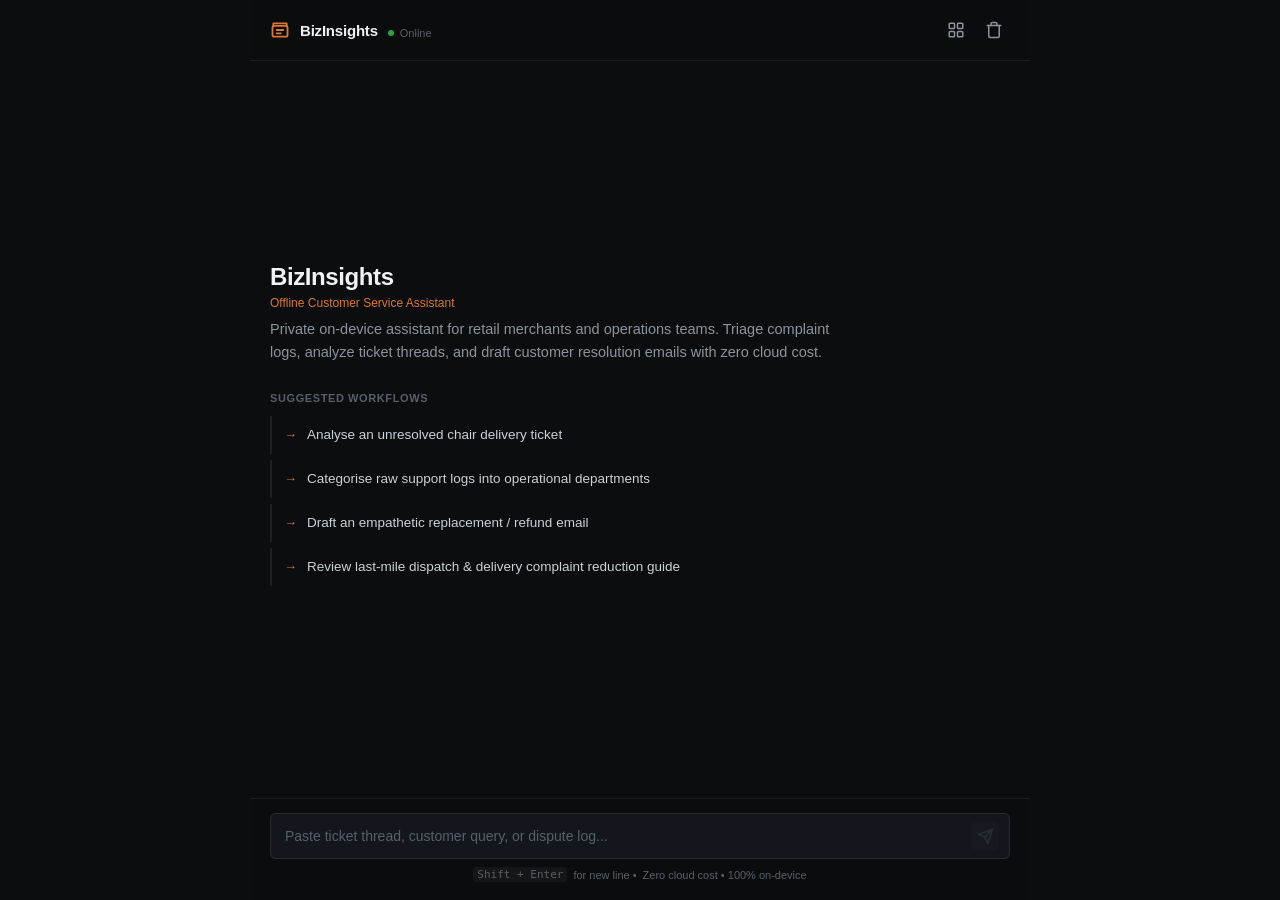
==== static/index.html @ 5c623ac9 "version 2 site ui" ====
<!DOCTYPE html>
<html lang="en">
<head>
  <meta charset="UTF-8">
  <meta name="viewport" content="width=device-width, initial-scale=1.0, maximum-scale=1.0, user-scalable=no, viewport-fit=cover">
  <meta name="apple-mobile-web-app-capable" content="yes">
  <meta name="apple-mobile-web-app-status-bar-style" content="black-translucent">
  <meta name="theme-color" content="#0d1117">
  <title>BizInsights Offline Customer Support & Complaint Assistant</title>
  <link rel="stylesheet" href="/static/style.css">
</head>
<body>
  <div class="app-container">
    <!-- Header Navigation -->
    <header class="app-header">
      <div class="header-brand">
        <div class="brand-logo" aria-hidden="true">
          <svg width="20" height="20" viewBox="0 0 24 24" fill="none" stroke="currentColor" stroke-width="2.2" stroke-linecap="round" stroke-linejoin="round">
            <path d="M4 7V4h16v3"></path>
            <rect x="3" y="7" width="18" height="13" rx="2"></rect>
            <path d="M8 12h8"></path>
            <path d="M8 16h5"></path>
          </svg>
        </div>
        <div class="brand-text">
          <div class="brand-title">BizInsights</div>
          <div class="status-indicator">
            <span class="status-dot"></span>
            <span class="status-label" id="status-text">Online</span>
          </div>
        </div>
      </div>
      <div class="header-actions">
        <button class="icon-btn" id="btn-qr" title="Share with phone" aria-label="Share connection with phone">
          <svg width="18" height="18" viewBox="0 0 24 24" fill="none" stroke="currentColor" stroke-width="2" stroke-linecap="round" stroke-linejoin="round">
            <rect x="3" y="3" width="7" height="7" rx="1"></rect>
            <rect x="14" y="3" width="7" height="7" rx="1"></rect>
            <rect x="14" y="14" width="7" height="7" rx="1"></rect>
            <rect x="3" y="14" width="7" height="7" rx="1"></rect>
          </svg>
        </button>
        <button class="icon-btn" id="btn-clear" title="Clear conversation" aria-label="Clear conversation">
          <svg width="18" height="18" viewBox="0 0 24 24" fill="none" stroke="currentColor" stroke-width="2" stroke-linecap="round" stroke-linejoin="round">
            <polyline points="3 6 5 6 21 6"></polyline>
            <path d="M19 6v14a2 2 0 0 1-2 2H7a2 2 0 0 1-2-2V6m3 0V4a2 2 0 0 1 2-2h4a2 2 0 0 1 2 2v2"></path>
          </svg>
        </button>
      </div>
    </header>

    <!-- Main Chat Desk Area -->
    <main class="chat-container" id="chat-container">
      <!-- Minimalist Welcome & Prompt Triggers (Visible on empty chat) -->
      <div class="welcome-card" id="welcome-card">
        <div class="hero-brand">
          <div class="hero-title">BizInsights</div>
          <div class="hero-tag">Offline Customer Service Assistant</div>
        </div>
        <p class="hero-sub">
          Private on-device assistant for retail merchants and operations teams. Triage complaint logs, analyze ticket threads, and draft customer resolution emails with zero cloud cost.
        </p>

        <div class="prompt-suggestions">
          <div class="suggestions-caption">Suggested workflows</div>
          <div class="suggestions-list">
            <button class="preset-card suggestion-item" data-prompt="Analyse the following unresolved ticket thread. Provide: Executive Summary (under 50 words), root cause & sentiment (Positive / Neutral / Negative / Escalation Risk) and draft resolution email (polite, concise, offering refund/replacement options)

[TICKET THREAD]
Customer: Hi, our order #88419 for 20 custom office chairs arrived 4 days late, and 3 bases are cracked. We have an office launch this Friday and cannot use these.
Support: Checking on the shipment details now.
Customer: Any update? It's been 24 hours. We need replacements or an immediate refund so we can source locally.
[/TICKET THREAD]">
              <span class="suggestion-arrow">&rarr;</span>
              <span class="suggestion-text">Analyse an unresolved chair delivery ticket</span>
            </button>

            <button class="preset-card suggestion-item" data-prompt="Categorise the following 5 customer support logs into Logistics, Product Defect, Billing, or UX, and identify the top recurring issue for customers:

[LOGS]
1. Invoice didn't show VAT breakdown required for HMRC filing.
2. Tracking link sent via SMS was broken; carrier said package delayed.
3. Need VAT receipt for expense claims on order #4491.
4. Where do I add company tax ID during checkout?
5. Delivery driver left pallets in the rain; packaging damaged.
[/LOGS]">
              <span class="suggestion-arrow">&rarr;</span>
              <span class="suggestion-text">Categorise raw support logs into operational departments</span>
            </button>

            <button class="preset-card suggestion-item" data-prompt="Draft a polite, professional, and empathetic email to a retail SME customer whose order was delivered damaged. Apologize sincerely and offer them the choice between an expedited free replacement or a full refund.">
              <span class="suggestion-arrow">&rarr;</span>
              <span class="suggestion-text">Draft an empathetic replacement / refund email</span>
            </button>

            <button class="preset-card suggestion-item" data-prompt="What are five effective ways an African retail SME can reduce customer delivery complaints when working with third-party dispatch riders?">
              <span class="suggestion-arrow">&rarr;</span>
              <span class="suggestion-text">Review last-mile dispatch & delivery complaint reduction guide</span>
            </button>
          </div>
        </div>
      </div>

      <!-- Messages Stream -->
      <div class="messages-list" id="messages-list"></div>
    </main>

    <!-- Bottom Input Dock -->
    <footer class="app-footer">
      <form class="input-form" id="chat-form">
        <textarea
          id="prompt-input"
          placeholder="Paste ticket thread, customer query, or dispute log..."
          rows="1"
          autocomplete="off"
          autocorrect="off"
          autocapitalize="sentences"
        ></textarea>
        <button type="submit" id="send-btn" class="send-btn" disabled aria-label="Send prompt">
          <svg width="17" height="17" viewBox="0 0 24 24" fill="none" stroke="currentColor" stroke-width="2.4" stroke-linecap="round" stroke-linejoin="round">
            <line x1="22" y1="2" x2="11" y2="13"></line>
            <polygon points="22 2 15 22 11 13 2 9 22 2"></polygon>
          </svg>
        </button>
      </form>
      <div class="footer-hint">
        <span class="hint-key">Shift + Enter</span> for new line &bull; <span class="hint-state">Zero cloud cost &bull; 100% on-device</span>
      </div>
    </footer>

    <!-- QR Share Modal -->
    <div class="modal-backdrop" id="qr-modal" role="dialog" aria-modal="true" aria-labelledby="modal-title">
      <div class="modal-card">
        <button class="modal-close" id="modal-close" aria-label="Close dialog">&times;</button>
        <div class="modal-badge">Cloudflare Secure Gateway</div>
        <h3 class="modal-title" id="modal-title">Connect Counter Phone</h3>
        <p class="modal-subtitle">Scan below to access BizInsights Assistant on your phone or mobile device:</p>
        <div class="qr-container">
          <img src="/api/qr.png" alt="QR Code to connect phone to server" class="qr-image" id="qr-img">
        </div>
        <div class="network-url-box">
          <span id="network-url-text">https://bizinsight.oselumeseagbonrofo.dev/</span>
          <button class="btn-copy-url" id="btn-copy-url">Copy URL</button>
        </div>
        <p class="modal-footnote">Zero cloud cost &bull; 100% on-device inference runs directly on host machine.</p>
      </div>
    </div>
  </div>

  <script src="/static/app.js"></script>
</body>
</html>
---- static/style.css ----
:root {
  /* Surface & Background Hierarchy - Pure, seamless dark workspace */
  --bg-main: #0c0d0e;
  --bg-card: #14171d;
  --bg-card-hover: #1a1e26;
  --bg-input: #13161c;
  --border-color: rgba(255, 255, 255, 0.07);
  --border-active: #d97736;
  --border-focus: rgba(217, 119, 54, 0.5);

  /* Typography & Text */
  --text-primary: #f0f2f5;
  --text-secondary: #8b949e;
  --text-muted: #57606a;

  /* Restrained Copper Tone */
  --accent-primary: #d97736;
  --accent-hover: #c46424;
  --accent-gradient: linear-gradient(135deg, #d97736 0%, #b85d20 100%);
  --accent-subtle: rgba(217, 119, 54, 0.08);

  /* Messages */
  --user-bubble: #171b22;
  --user-border: rgba(255, 255, 255, 0.08);

  /* Operational Signals */
  --success: #2ea043;
  --success-glow: rgba(46, 160, 67, 0.2);

  /* Radii */
  --radius-lg: 10px;
  --radius-md: 6px;
  --radius-sm: 4px;

  /* Typography Stacks */
  --font-sans: -apple-system, BlinkMacSystemFont, "Segoe UI", Roboto, "Inter", Helvetica, Arial, sans-serif;
  --font-mono: ui-monospace, "SF Mono", "Cascadia Code", Menlo, monospace;
}

* {
  box-sizing: border-box;
  margin: 0;
  padding: 0;
  -webkit-tap-highlight-color: transparent;
}

html, body {
  height: 100%;
  width: 100%;
  background-color: var(--bg-main);
  color: var(--text-primary);
  font-family: var(--font-sans);
  text-rendering: optimizeLegibility;
  -webkit-font-smoothing: antialiased;
  overflow: hidden;
}

.app-container {
  display: flex;
  flex-direction: column;
  height: 100%;
  max-width: 780px;
  margin: 0 auto;
  position: relative;
  background-color: var(--bg-main);
}

/* ==========================================================================
   Header Navigation - Light, Clean, No Box Frame
   ========================================================================== */
.app-header {
  display: flex;
  align-items: center;
  justify-content: space-between;
  padding: 14px 20px;
  background: rgba(12, 13, 14, 0.85);
  backdrop-filter: blur(12px);
  -webkit-backdrop-filter: blur(12px);
  border-bottom: 1px solid var(--border-color);
  z-index: 20;
}

.header-brand {
  display: flex;
  align-items: center;
  gap: 10px;
}

.brand-logo {
  display: flex;
  align-items: center;
  justify-content: center;
  color: var(--accent-primary);
}

.brand-text {
  display: flex;
  align-items: baseline;
  gap: 10px;
}

.brand-title {
  font-size: 15px;
  font-weight: 600;
  letter-spacing: -0.2px;
  color: var(--text-primary);
}

.status-indicator {
  display: flex;
  align-items: center;
  gap: 6px;
  font-size: 11px;
  color: var(--text-muted);
}

.status-dot {
  width: 6px;
  height: 6px;
  border-radius: 50%;
  background-color: var(--success);
  box-shadow: 0 0 6px var(--success-glow);
}

.header-actions {
  display: flex;
  align-items: center;
  gap: 6px;
}

.icon-btn {
  width: 32px;
  height: 32px;
  border-radius: var(--radius-md);
  background: transparent;
  border: 1px solid transparent;
  color: var(--text-secondary);
  display: flex;
  align-items: center;
  justify-content: center;
  cursor: pointer;
  transition: all 0.15s ease;
}

.icon-btn:hover {
  background: rgba(255, 255, 255, 0.05);
  color: var(--text-primary);
  border-color: var(--border-color);
}

.icon-btn:active {
  transform: scale(0.96);
}

/* ==========================================================================
   Chat Canvas
   ========================================================================== */
.chat-container {
  flex: 1;
  overflow-y: auto;
  overflow-x: hidden;
  padding: 32px 20px;
  display: flex;
  flex-direction: column;
  scroll-behavior: smooth;
}

/* ==========================================================================
   Minimal Welcome State (Zero Chunky Cards)
   ========================================================================== */
.welcome-card {
  margin: auto 0;
  padding: 10px 0 20px 0;
}

.hero-brand {
  margin-bottom: 8px;
}

.hero-title {
  font-size: 24px;
  font-weight: 650;
  letter-spacing: -0.4px;
  color: var(--text-primary);
  line-height: 1.2;
}

.hero-tag {
  font-size: 12px;
  color: var(--accent-primary);
  font-weight: 500;
  margin-top: 4px;
}

.hero-sub {
  font-size: 14.5px;
  line-height: 1.6;
  color: var(--text-secondary);
  max-width: 580px;
  margin-bottom: 28px;
}

.prompt-suggestions {
  margin-top: 20px;
}

.suggestions-caption {
  font-size: 11px;
  font-weight: 600;
  text-transform: uppercase;
  letter-spacing: 0.6px;
  color: var(--text-muted);
  margin-bottom: 12px;
}

.suggestions-list {
  display: flex;
  flex-direction: column;
  gap: 6px;
}

/* Sleek inline suggestion row (no box frame) */
.suggestion-item {
  display: flex;
  align-items: baseline;
  gap: 10px;
  padding: 9px 12px;
  background: transparent;
  border: none;
  border-left: 2px solid rgba(255, 255, 255, 0.08);
  border-radius: 0;
  text-align: left;
  cursor: pointer;
  color: #c9d1d9;
  font-size: 13.5px;
  line-height: 1.45;
  transition: all 0.15s ease;
  width: 100%;
}

.suggestion-item:hover {
  background: rgba(255, 255, 255, 0.025);
  border-left-color: var(--accent-primary);
  color: #ffffff;
  transform: translateX(3px);
}

.suggestion-arrow {
  color: var(--accent-primary);
  font-size: 13px;
  flex-shrink: 0;
}

.suggestion-text {
  flex: 1;
}

/* ==========================================================================
   Messages Stream (Seamless Document Canvas)
   ========================================================================== */
.messages-list {
  display: flex;
  flex-direction: column;
  gap: 28px;
  width: 100%;
}

.message-item {
  display: flex;
  flex-direction: column;
  animation: fadeIn 0.2s ease forwards;
}

@keyframes fadeIn {
  from { opacity: 0; transform: translateY(4px); }
  to { opacity: 1; transform: translateY(0); }
}

/* User Message: Clean pill on the right */
.message-item.user {
  align-self: flex-end;
  max-width: 82%;
}

.message-item.user .bubble {
  background: var(--user-bubble);
  border: 1px solid var(--user-border);
  color: var(--text-primary);
  padding: 10px 16px;
  border-radius: 12px;
  font-size: 14px;
  line-height: 1.55;
  white-space: pre-wrap;
  word-wrap: break-word;
}

/* Assistant Message: Borderless seamless canvas document */
.message-item.assistant {
  align-self: flex-start;
  max-width: 100%;
  width: 100%;
}

.message-item.assistant .bubble {
  background: transparent;
  border: none;
  box-shadow: none;
  padding: 0;
  color: var(--text-primary);
  font-size: 14.5px;
  line-height: 1.65;
  white-space: pre-wrap;
  word-wrap: break-word;
}

.bubble p {
  margin-bottom: 12px;
}

.bubble p:last-child {
  margin-bottom: 0;
}

.bubble strong {
  font-weight: 650;
  color: #ffffff;
}

.bubble ul, .bubble ol {
  margin-left: 20px;
  margin-bottom: 12px;
}

.bubble li {
  margin-bottom: 4px;
}

/* Authentic correspondence quote (for email drafts) */
.bubble blockquote {
  border-left: 2px solid var(--accent-primary);
  padding-left: 14px;
  margin: 14px 0;
  color: #cbd5e1;
  font-style: normal;
}

.bubble code {
  background: rgba(255, 255, 255, 0.07);
  padding: 2px 5px;
  border-radius: 4px;
  font-family: var(--font-mono);
  font-size: 12.5px;
  color: #f0f2f5;
}

.bubble pre {
  background: #111317;
  border: 1px solid var(--border-color);
  padding: 12px 14px;
  border-radius: 6px;
  overflow-x: auto;
  margin: 12px 0;
}

.bubble pre code {
  background: transparent;
  padding: 0;
}

/* Minimal Thought Box */
.thought-box {
  border-left: 2px solid rgba(255, 255, 255, 0.12);
  padding-left: 10px;
  margin-bottom: 14px;
  font-size: 12.5px;
  color: var(--text-secondary);
}

.thought-box summary {
  cursor: pointer;
  font-size: 11px;
  letter-spacing: 0.3px;
  color: var(--text-muted);
  user-select: none;
  outline: none;
  display: inline-flex;
  align-items: center;
  gap: 5px;
  transition: color 0.15s ease;
}

.thought-box summary:hover {
  color: var(--text-secondary);
}

.thought-content {
  margin-top: 8px;
  font-size: 12.5px;
  line-height: 1.5;
  color: var(--text-muted);
}

.streaming-cursor::after {
  content: "▋";
  display: inline-block;
  vertical-align: baseline;
  animation: cursorBlink 0.8s infinite;
  color: var(--accent-primary);
  margin-left: 2px;
}

@keyframes cursorBlink {
  0%, 100% { opacity: 1; }
  50% { opacity: 0; }
}

.message-meta {
  display: flex;
  align-items: center;
  justify-content: flex-start;
  gap: 8px;
  margin-top: 10px;
}

.copy-btn {
  background: transparent;
  border: none;
  color: var(--text-muted);
  cursor: pointer;
  font-size: 11.5px;
  display: inline-flex;
  align-items: center;
  gap: 4px;
  padding: 2px 0;
  transition: color 0.15s ease;
  font-family: var(--font-sans);
}

.copy-btn:hover {
  color: var(--accent-primary);
}

/* ==========================================================================
   Bottom Input Dock - Integrated & Clean
   ========================================================================== */
.app-footer {
  padding: 14px 20px 18px 20px;
  padding-bottom: calc(18px + env(safe-area-inset-bottom, 0px));
  background: rgba(12, 13, 14, 0.94);
  backdrop-filter: blur(12px);
  -webkit-backdrop-filter: blur(12px);
  border-top: 1px solid var(--border-color);
  z-index: 20;
}

.input-form {
  display: flex;
  align-items: flex-end;
  gap: 10px;
  background: var(--bg-input);
  border: 1px solid rgba(255, 255, 255, 0.09);
  border-radius: var(--radius-md);
  padding: 8px 10px 8px 14px;
  transition: border-color 0.15s ease;
}

.input-form:focus-within {
  border-color: var(--border-focus);
}

#prompt-input {
  flex: 1;
  background: transparent;
  border: none;
  outline: none;
  color: var(--text-primary);
  font-size: 14px;
  line-height: 1.45;
  resize: none;
  max-height: 120px;
  padding: 4px 0;
  font-family: var(--font-sans);
}

#prompt-input::placeholder {
  color: var(--text-muted);
}

.send-btn {
  width: 28px;
  height: 28px;
  border-radius: var(--radius-sm);
  background: var(--accent-primary);
  border: none;
  color: #ffffff;
  display: flex;
  align-items: center;
  justify-content: center;
  cursor: pointer;
  flex-shrink: 0;
  transition: all 0.15s ease;
}

.send-btn:disabled {
  background: rgba(255, 255, 255, 0.05);
  color: var(--text-muted);
  cursor: not-allowed;
  opacity: 0.3;
}

.send-btn:not(:disabled):hover {
  background: var(--accent-hover);
}

.footer-hint {
  display: flex;
  align-items: center;
  justify-content: center;
  gap: 6px;
  margin-top: 8px;
  font-size: 11px;
  color: var(--text-muted);
}

.hint-key {
  font-family: var(--font-mono);
  background: rgba(255, 255, 255, 0.04);
  padding: 1px 4px;
  border-radius: 3px;
}

/* ==========================================================================
   QR Phone Gateway Modal
   ========================================================================== */
.modal-backdrop {
  position: fixed;
  top: 0;
  left: 0;
  width: 100%;
  height: 100%;
  background: rgba(0, 0, 0, 0.75);
  backdrop-filter: blur(8px);
  display: none;
  align-items: center;
  justify-content: center;
  padding: 20px;
  z-index: 100;
  animation: modalFadeIn 0.15s ease;
}

@keyframes modalFadeIn {
  from { opacity: 0; }
  to { opacity: 1; }
}

.modal-backdrop.active {
  display: flex;
}

.modal-card {
  background: #13161c;
  border: 1px solid rgba(255, 255, 255, 0.1);
  border-radius: var(--radius-lg);
  padding: 26px 22px;
  max-width: 380px;
  width: 100%;
  text-align: center;
  position: relative;
  box-shadow: 0 20px 48px rgba(0, 0, 0, 0.7);
}

.modal-close {
  position: absolute;
  top: 12px;
  right: 12px;
  background: transparent;
  border: none;
  color: var(--text-muted);
  font-size: 20px;
  cursor: pointer;
  padding: 4px;
  line-height: 1;
}

.modal-close:hover {
  color: var(--text-primary);
}

.modal-badge {
  display: inline-block;
  color: var(--accent-primary);
  font-size: 11px;
  font-weight: 600;
  letter-spacing: 0.3px;
  text-transform: uppercase;
  margin-bottom: 8px;
}

.modal-title {
  font-size: 17px;
  font-weight: 650;
  letter-spacing: -0.2px;
  margin-bottom: 6px;
  color: var(--text-primary);
}

.modal-subtitle {
  font-size: 12.5px;
  color: var(--text-secondary);
  margin-bottom: 16px;
  line-height: 1.45;
}

.qr-container {
  background: #ffffff;
  padding: 10px;
  border-radius: var(--radius-md);
  display: inline-block;
  margin-bottom: 14px;
}

.qr-image {
  width: 170px;
  height: 170px;
  display: block;
}

.network-url-box {
  display: flex;
  align-items: center;
  justify-content: space-between;
  background: #0d0f13;
  border: 1px solid var(--border-color);
  padding: 6px 10px;
  border-radius: var(--radius-sm);
  font-family: var(--font-mono);
  font-size: 12px;
  color: #38bdf8;
  margin-bottom: 10px;
}

.btn-copy-url {
  background: var(--accent-primary);
  border: none;
  color: #ffffff;
  padding: 3px 8px;
  border-radius: 4px;
  font-size: 11px;
  font-weight: 600;
  cursor: pointer;
  transition: background 0.15s ease;
}

.btn-copy-url:hover {
  background: var(--accent-hover);
}

.modal-footnote {
  font-size: 11px;
  color: var(--text-muted);
  line-height: 1.4;
}
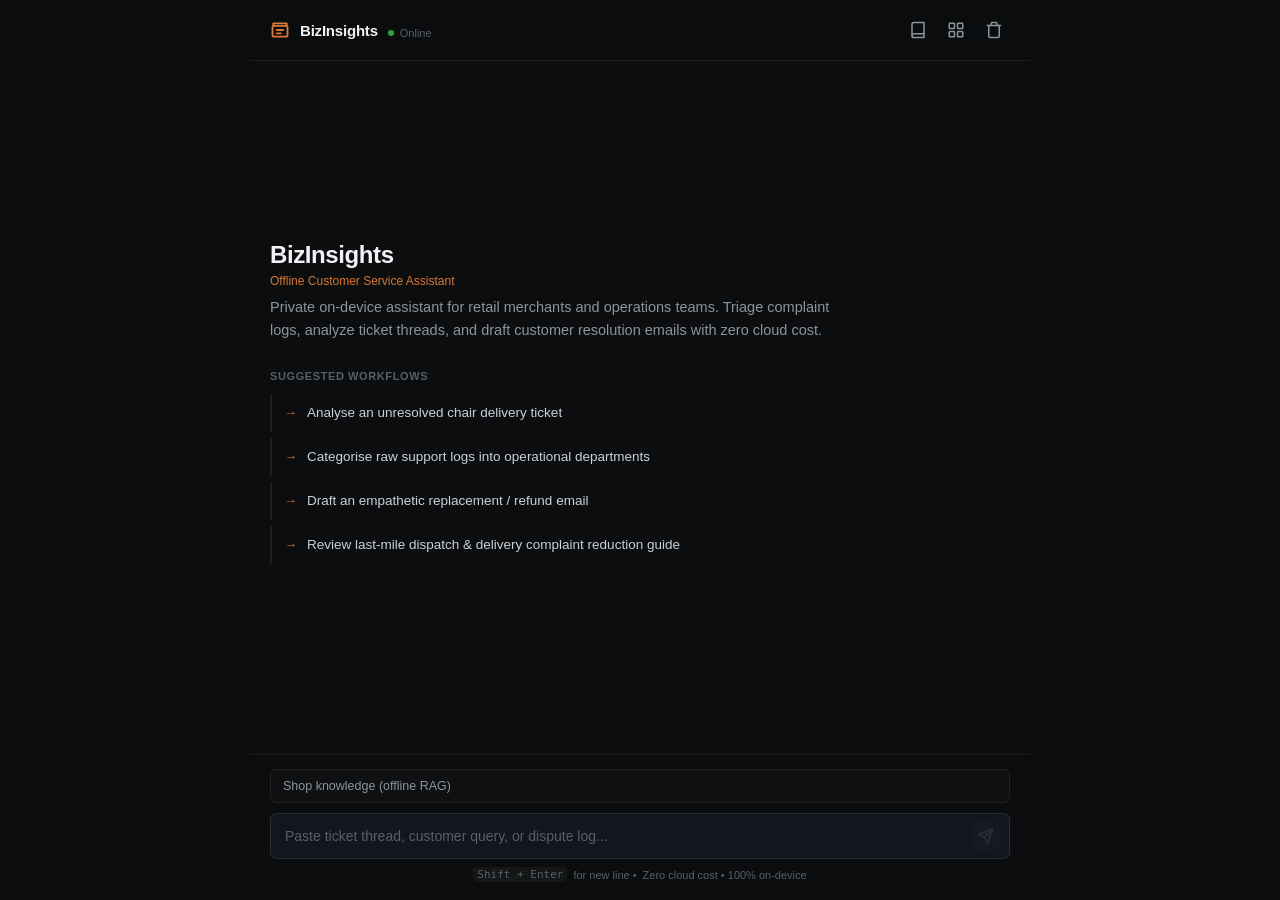
==== commit 6f570ff2: "feat: RAG" ====
--- a/static/index.html
+++ b/static/index.html
@@ -31,6 +31,12 @@
         </div>
       </div>
       <div class="header-actions">
+        <button class="icon-btn" id="btn-kb" title="Shop knowledge" aria-label="Shop knowledge">
+          <svg width="18" height="18" viewBox="0 0 24 24" fill="none" stroke="currentColor" stroke-width="2" stroke-linecap="round" stroke-linejoin="round">
+            <path d="M4 19.5A2.5 2.5 0 0 1 6.5 17H20"></path>
+            <path d="M6.5 2H20v20H6.5A2.5 2.5 0 0 1 4 19.5v-15A2.5 2.5 0 0 1 6.5 2z"></path>
+          </svg>
+        </button>
         <button class="icon-btn" id="btn-qr" title="Share with phone" aria-label="Share connection with phone">
           <svg width="18" height="18" viewBox="0 0 24 24" fill="none" stroke="currentColor" stroke-width="2" stroke-linecap="round" stroke-linejoin="round">
             <rect x="3" y="3" width="7" height="7" rx="1"></rect>
@@ -106,6 +112,18 @@
 
     <!-- Bottom Input Dock -->
     <footer class="app-footer">
+      <details class="kb-panel" id="kb-panel">
+        <summary class="kb-summary"><span>Shop knowledge (offline RAG)</span><span class="kb-count" id="kb-count"></span></summary>
+        <div class="kb-body">
+          <label class="kb-toggle"><input type="checkbox" id="kb-enabled" checked> Use shop docs in answers</label>
+          <div class="kb-row">
+            <input type="file" id="kb-file" accept=".txt,.md,.csv,.pdf,.docx">
+            <button class="btn-copy-url" id="kb-upload">Upload</button>
+          </div>
+          <div class="kb-status" id="kb-status">No docs yet. Upload a refund policy, price list, or warranty note.</div>
+          <ul class="kb-list" id="kb-list"></ul>
+        </div>
+      </details>
       <form class="input-form" id="chat-form">
         <textarea
           id="prompt-input"
--- a/static/style.css
+++ b/static/style.css
@@ -661,3 +661,35 @@
   line-height: 1.4;
 }
 
+/* Shop knowledge (offline RAG) panel */
+.kb-panel {
+  border: 1px solid var(--border-color);
+  border-radius: var(--radius-md);
+  margin-bottom: 10px;
+  background: rgba(255, 255, 255, 0.02);
+}
+.kb-summary {
+  cursor: pointer;
+  padding: 9px 12px;
+  font-size: 12.5px;
+  color: var(--text-secondary);
+  display: flex;
+  justify-content: space-between;
+  align-items: center;
+  list-style: none;
+  user-select: none;
+}
+.kb-summary::-webkit-details-marker { display: none; }
+.kb-summary:hover { color: var(--text-primary); }
+.kb-count { font-size: 11px; color: var(--text-muted); }
+.kb-body { padding: 0 12px 12px 12px; display: flex; flex-direction: column; gap: 8px; }
+.kb-toggle { font-size: 12.5px; color: var(--text-secondary); display: flex; gap: 8px; align-items: center; cursor: pointer; }
+.kb-row { display: flex; gap: 8px; align-items: center; }
+.kb-row input[type="file"] { flex: 1; font-size: 12px; color: var(--text-secondary); min-width: 0; }
+.kb-status { font-size: 12px; color: var(--text-muted); }
+.kb-list { list-style: none; display: flex; flex-direction: column; gap: 4px; }
+.kb-list li { display: flex; justify-content: space-between; align-items: center; font-size: 12.5px; color: #c9d1d9; padding: 6px 8px; background: rgba(255,255,255,0.03); border-radius: 6px; }
+.kb-del { background: transparent; border: none; color: var(--text-muted); cursor: pointer; font-size: 14px; padding: 0 4px; }
+.kb-del:hover { color: #f87171; }
+.rag-sources { margin-top: 8px; font-size: 11.5px; color: var(--text-muted); border-left: 2px solid var(--accent-primary); padding-left: 8px; }
+
